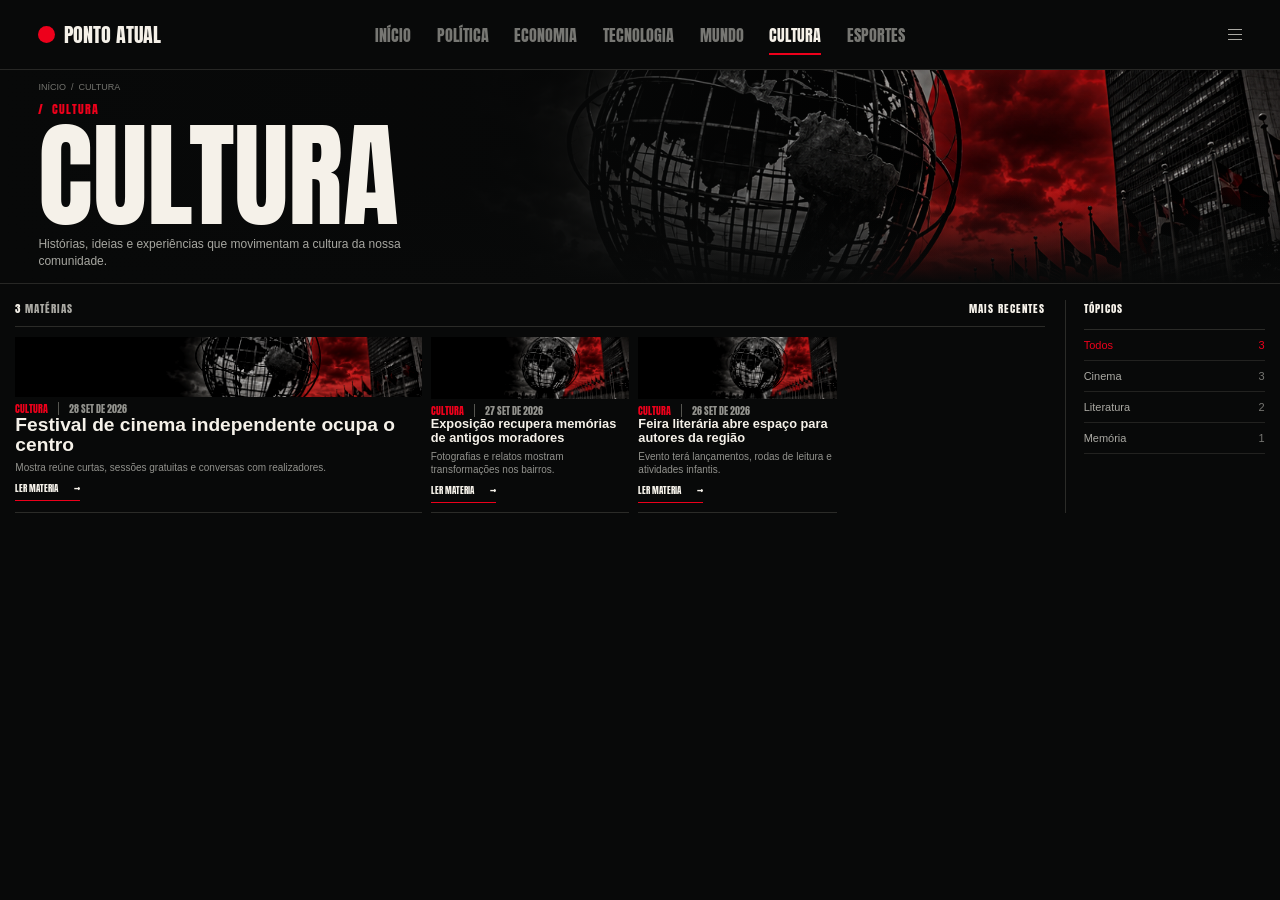
==== pages/cultura/index.html @ a9483d70 "Add pages" ====
<!doctype html>
<html lang="pt-BR"><head><meta charset="UTF-8" /><meta name="viewport" content="width=device-width, initial-scale=1.0" /><title>Cultura | Ponto Atual</title><link rel="stylesheet" href="../../styles/style.css" /><link rel="stylesheet" href="../../styles/categorias/tecnologia/style.css" /></head><body class="technology-page" data-category="Cultura"><header class="category-header"><a class="category-header__brand" href="../../index.html" aria-label="Ponto Atual, início"><span class="category-header__dot" aria-hidden="true"></span>Ponto Atual</a><nav class="category-header__nav" aria-label="Editorias"><a href="../../index.html">Início</a><a href="../politica/index.html">Política</a><a href="../economia/index.html">Economia</a><a href="../tecnologia/index.html">Tecnologia</a><a href="../mundo/index.html">Mundo</a><a class="is-active" href="../cultura/index.html" aria-current="page">Cultura</a><a href="../esportes/index.html">Esportes</a></nav><div class="category-header__tools" aria-hidden="true"><span class="category-header__menu"></span></div></header><main><section class="category-hero" aria-labelledby="category-title"><div class="category-hero__content"><p class="category-hero__breadcrumb">Início&nbsp; / &nbsp;Cultura</p><p class="category-hero__eyebrow">/ &nbsp;Cultura</p><h1 id="category-title">Cultura</h1><p class="category-hero__summary">Histórias, ideias e experiências que movimentam a cultura da nossa comunidade.</p></div><div class="category-hero__art" aria-hidden="true"></div></section><section class="category-content" aria-labelledby="articles-title"><div class="category-content__main"><div class="category-content__bar"><h2 id="articles-title"><span id="article-count">0</span> matérias</h2><span class="category-content__recent">Mais recentes</span></div><div class="category-grid" id="category-grid"></div></div><aside class="category-topics" aria-labelledby="topics-title"><h2 id="topics-title">Tópicos</h2><ul><li class="is-active"><span>Todos</span><b id="topic-total">0</b></li><li><span>Cinema</span><b>3</b></li><li><span>Literatura</span><b>2</b></li><li><span>Memória</span><b>1</b></li></ul></aside></section></main><script src="../../javascript/noticias.js"></script><script src="../../javascript/categorias.js"></script></body></html>
---- styles/style.css ----
@font-face {
  font-family: Anton;
  src: url("../assets/anton.ttf") format("truetype");
  font-weight: 400;
  font-style: normal;
  font-display: swap;
}

:root {
  color-scheme: dark;
  --paper: #f5f1e9;
  --red: #ed001b;
}
* {
  box-sizing: border-box;
}
body {
  margin: 0;
  background: #0a0a09;
  color: var(--paper);
  font-family: Arial, Helvetica, sans-serif;
}
a {
  color: inherit;
  text-decoration: none;
}

a:focus-visible {
  outline: 2px solid var(--red);
  outline-offset: 6px;
}

/* Cada seção ocupa uma tela; conteúdo excedente tem rolagem interna. */
section {
  height: 100vh;
  min-height: 0;
  max-height: 100vh;
  overflow-y: auto;
}
---- styles/categorias/tecnologia/style.css ----
@import "../style.css";
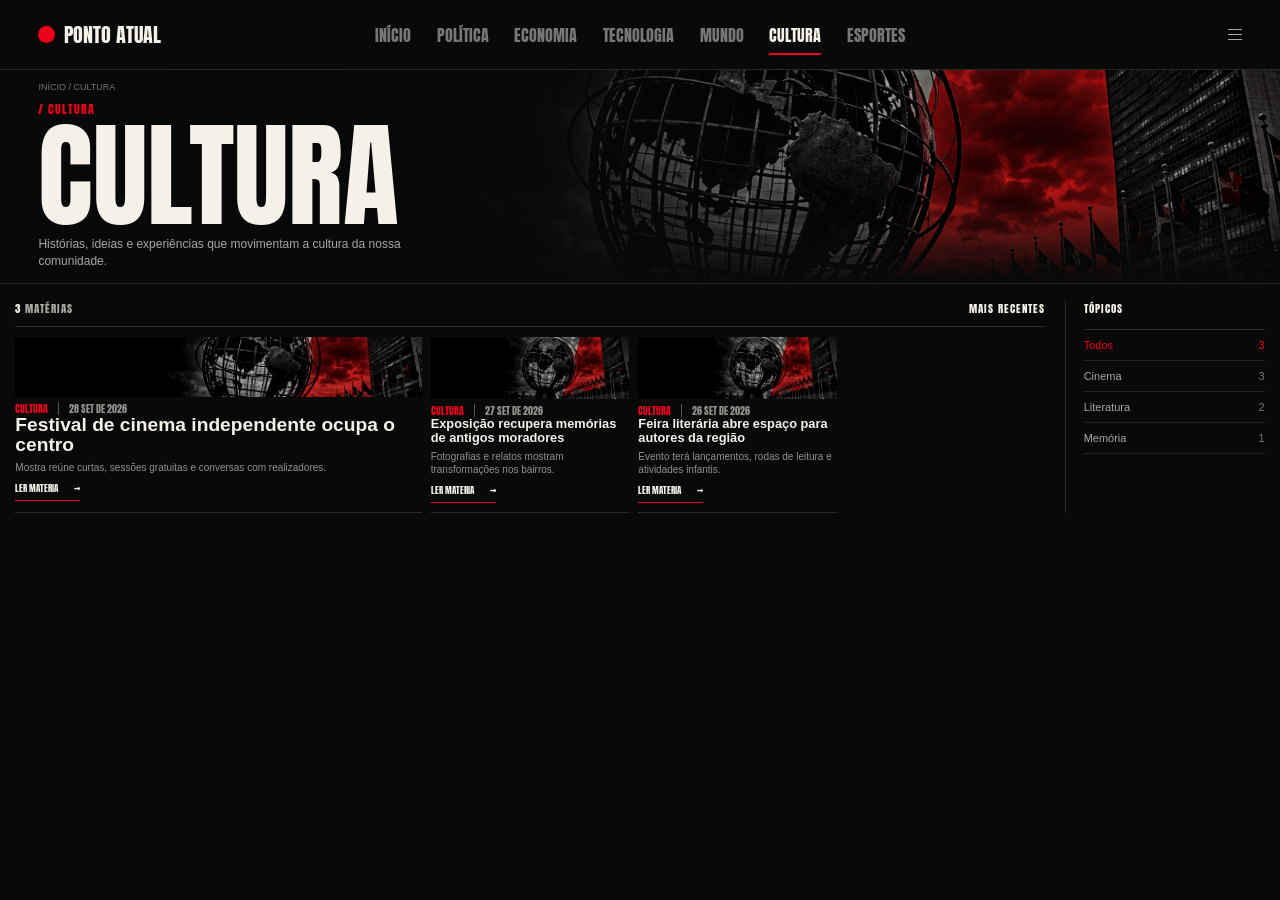
==== commit 3af611f5: "Correction in categorias" ====
--- a/pages/cultura/index.html
+++ b/pages/cultura/index.html
@@ -1,2 +1,7 @@
 <!doctype html>
-<html lang="pt-BR"><head><meta charset="UTF-8" /><meta name="viewport" content="width=device-width, initial-scale=1.0" /><title>Cultura | Ponto Atual</title><link rel="stylesheet" href="../../styles/style.css" /><link rel="stylesheet" href="../../styles/categorias/tecnologia/style.css" /></head><body class="technology-page" data-category="Cultura"><header class="category-header"><a class="category-header__brand" href="../../index.html" aria-label="Ponto Atual, início"><span class="category-header__dot" aria-hidden="true"></span>Ponto Atual</a><nav class="category-header__nav" aria-label="Editorias"><a href="../../index.html">Início</a><a href="../politica/index.html">Política</a><a href="../economia/index.html">Economia</a><a href="../tecnologia/index.html">Tecnologia</a><a href="../mundo/index.html">Mundo</a><a class="is-active" href="../cultura/index.html" aria-current="page">Cultura</a><a href="../esportes/index.html">Esportes</a></nav><div class="category-header__tools" aria-hidden="true"><span class="category-header__menu"></span></div></header><main><section class="category-hero" aria-labelledby="category-title"><div class="category-hero__content"><p class="category-hero__breadcrumb">Início&nbsp; / &nbsp;Cultura</p><p class="category-hero__eyebrow">/ &nbsp;Cultura</p><h1 id="category-title">Cultura</h1><p class="category-hero__summary">Histórias, ideias e experiências que movimentam a cultura da nossa comunidade.</p></div><div class="category-hero__art" aria-hidden="true"></div></section><section class="category-content" aria-labelledby="articles-title"><div class="category-content__main"><div class="category-content__bar"><h2 id="articles-title"><span id="article-count">0</span> matérias</h2><span class="category-content__recent">Mais recentes</span></div><div class="category-grid" id="category-grid"></div></div><aside class="category-topics" aria-labelledby="topics-title"><h2 id="topics-title">Tópicos</h2><ul><li class="is-active"><span>Todos</span><b id="topic-total">0</b></li><li><span>Cinema</span><b>3</b></li><li><span>Literatura</span><b>2</b></li><li><span>Memória</span><b>1</b></li></ul></aside></section></main><script src="../../javascript/noticias.js"></script><script src="../../javascript/categorias.js"></script></body></html>
+<html lang="pt-BR">
+<head><meta charset="UTF-8"><meta name="viewport" content="width=device-width, initial-scale=1.0"><title>Cultura | Ponto Atual</title><link rel="stylesheet" href="../../styles/style.css"><link rel="stylesheet" href="../../styles/categorias/style.css"></head>
+<body class="technology-page" data-category="Cultura">
+<header class="category-header"><a class="category-header__brand" href="../../index.html"><span class="category-header__dot"></span>Ponto Atual</a><nav class="category-header__nav"><a href="../../index.html">Início</a><a href="../politica/index.html">Política</a><a href="../economia/index.html">Economia</a><a href="../tecnologia/index.html">Tecnologia</a><a href="../mundo/index.html">Mundo</a><a class="is-active" href="index.html">Cultura</a><a href="../esportes/index.html">Esportes</a></nav><div class="category-header__tools"><span class="category-header__menu"></span></div></header>
+<main><section class="category-hero"><div class="category-hero__content"><p class="category-hero__breadcrumb">Início / Cultura</p><p class="category-hero__eyebrow">/ Cultura</p><h1 id="category-title">Cultura</h1><p class="category-hero__summary">Histórias, ideias e experiências que movimentam a cultura da nossa comunidade.</p></div><div class="category-hero__art"></div></section><section class="category-content"><div class="category-content__main"><div class="category-content__bar"><h2><span id="article-count">0</span> matérias</h2><span class="category-content__recent">Mais recentes</span></div><div class="category-grid" id="category-grid"></div></div><aside class="category-topics"><h2>Tópicos</h2><ul><li class="is-active"><span>Todos</span><b id="topic-total">0</b></li><li><span>Cinema</span><b>3</b></li><li><span>Literatura</span><b>2</b></li><li><span>Memória</span><b>1</b></li></ul></aside></section></main>
+<script src="../../javascript/noticias.js"></script><script src="../../javascript/categorias.js"></script></body></html>
--- a/styles/categorias/style.css
+++ b/styles/categorias/style.css
@@ -0,0 +1,287 @@
+.technology-page {
+  min-height: 100vh;
+  background: #080909;
+  color: var(--paper);
+}
+
+.technology-page section {
+  height: auto;
+  max-height: none;
+  overflow: visible;
+}
+
+.category-header {
+  display: flex;
+  align-items: center;
+  min-height: 70px;
+  padding: 0 3%;
+  border-bottom: 1px solid #272725;
+  background: #080909;
+}
+.category-header__brand {
+  display: inline-flex;
+  align-items: center;
+  gap: 9px;
+  min-width: 180px;
+  font: 20px Anton, Impact, sans-serif;
+  text-transform: uppercase;
+}
+.category-header__dot {
+  width: 17px;
+  height: 17px;
+  border-radius: 50%;
+  background: var(--red);
+}
+.category-header__nav {
+  display: flex;
+  justify-content: center;
+  gap: clamp(14px, 2vw, 28px);
+  flex: 1;
+}
+.category-header__nav a {
+  position: relative;
+  padding: 8px 0;
+  color: #777773;
+  font: 16px Anton, Impact, sans-serif;
+  text-transform: uppercase;
+  transition: color 180ms ease;
+}
+.category-header__nav a::after {
+  content: "";
+  position: absolute;
+  right: 0;
+  bottom: 0;
+  left: 0;
+  height: 2px;
+  background: var(--red);
+  opacity: 0;
+  transition: opacity 180ms ease;
+}
+.category-header__nav a:hover,
+.category-header__nav a:focus-visible {
+  color: var(--paper);
+}
+.category-header__nav a.is-active {
+  color: var(--paper);
+}
+.category-header__nav a:hover::after,
+.category-header__nav a:focus-visible::after {
+  opacity: 1;
+}
+.category-header__nav a.is-active::after {
+  opacity: 1;
+}
+.category-header__tools {
+  display: flex;
+  align-items: center;
+  justify-content: flex-end;
+  gap: 20px;
+  min-width: 180px;
+}
+.category-header__menu,
+.category-header__menu::before,
+.category-header__menu::after {
+  display: block;
+  width: 14px;
+  height: 1px;
+  background: #aaa9a3;
+}
+.category-header__menu {
+  position: relative;
+}
+.category-header__menu::before,
+.category-header__menu::after {
+  content: "";
+  position: absolute;
+  left: 0;
+}
+.category-header__menu::before { top: -5px; }
+.category-header__menu::after { top: 5px; }
+
+.category-hero {
+  position: relative;
+  height: 220px;
+  min-height: 0;
+  overflow: hidden;
+  isolation: isolate;
+  border-bottom: 1px solid #272725;
+}
+.category-hero::after {
+  content: "";
+  position: absolute;
+  inset: 0;
+  z-index: -1;
+  background: linear-gradient(90deg, #080909 0%, rgba(8, 9, 9, 0.86) 40%, rgba(8, 9, 9, 0.1) 74%), linear-gradient(0deg, #080909 0%, transparent 44%);
+}
+.category-hero__art {
+  position: absolute;
+  inset: 0;
+  z-index: -2;
+  background: url("../../assets/images/tecnologia.png") center / cover no-repeat;
+  filter: brightness(0.85) contrast(1.05);
+}
+.category-hero__content {
+  position: relative;
+  z-index: 1;
+  max-width: 550px;
+  padding: 12px 3% 14px;
+}
+.category-hero__breadcrumb {
+  margin: 0 0 8px;
+  color: #73736e;
+  font: 9px Arial, sans-serif;
+  text-transform: uppercase;
+}
+.category-hero__eyebrow {
+  margin: 0 0 3px;
+  color: var(--red);
+  font: 12px Anton, Impact, sans-serif;
+  letter-spacing: 1px;
+  text-transform: uppercase;
+}
+.category-hero h1 {
+  margin: 0;
+  font: 400 clamp(62px, 9vw, 118px)/0.95 Anton, Impact, sans-serif;
+  text-transform: uppercase;
+}
+.category-hero__summary {
+  max-width: 390px;
+  margin: 6px 0 0;
+  color: #a7a7a1;
+  font-size: 12px;
+  line-height: 1.35;
+}
+
+.category-content {
+  display: grid;
+  grid-template-columns: minmax(0, 1fr) 200px;
+  gap: 20px;
+  max-width: 1600px;
+  margin: 0 auto;
+  padding: 16px 1.2% 40px;
+}
+.category-content__bar {
+  display: flex;
+  justify-content: space-between;
+  align-items: center;
+  margin-bottom: 10px;
+  border-bottom: 1px solid #2b2b28;
+  padding-bottom: 9px;
+}
+.category-content__bar h2,
+.category-content__recent,
+.category-topics h2 {
+  margin: 0;
+  font: 11px Anton, Impact, sans-serif;
+  letter-spacing: 1px;
+  text-transform: uppercase;
+}
+.category-content__bar h2 { color: #aaa9a3; }
+.category-content__bar h2 span { color: var(--paper); }
+.category-content__recent { color: var(--paper); }
+.category-grid {
+  display: grid;
+  grid-template-columns: repeat(5, minmax(0, 1fr));
+  gap: 11px 9px;
+}
+.category-card {
+  min-width: 0;
+  border-bottom: 1px solid #2b2b28;
+  padding-bottom: 9px;
+}
+.category-card:first-child { grid-column: span 2; }
+.category-card__image {
+  display: block;
+  width: 100%;
+  aspect-ratio: 3.2;
+  object-fit: cover;
+  filter: saturate(0.8) contrast(1.1);
+}
+.category-card:first-child .category-card__image { aspect-ratio: 6.8; }
+.category-card__meta {
+  display: flex;
+  gap: 10px;
+  margin: 6px 0 4px;
+  color: #777773;
+  font: 9px Anton, Impact, sans-serif;
+  text-transform: uppercase;
+}
+.category-card__meta span { color: var(--red); }
+.category-card__meta time { border-left: 1px solid #555550; padding-left: 10px; }
+.category-card h3 {
+  margin: 0;
+  font-size: clamp(12px, 1vw, 16px);
+  line-height: 1.08;
+}
+.category-card:first-child h3 { font-size: clamp(16px, 1.5vw, 22px); }
+.category-card p {
+  margin: 5px 0 0;
+  color: #92928d;
+  font-size: 10px;
+  line-height: 1.3;
+}
+.category-card__link {
+  display: inline-flex;
+  gap: 16px;
+  margin-top: 7px;
+  border-bottom: 1px solid var(--red);
+  padding-bottom: 5px;
+  color: var(--paper);
+  font: 9px Anton, Impact, sans-serif;
+  text-transform: uppercase;
+  transition: color 180ms ease, border-color 180ms ease;
+}
+.category-card__link:hover {
+  color: var(--red);
+  border-color: var(--paper);
+}
+.category-card__link > span {
+  display: inline-block;
+  transition: transform 180ms ease;
+}
+.category-card__link:hover > span {
+  transform: translateX(5px);
+}
+.category-topics {
+  border-left: 1px solid #2b2b28;
+  padding-left: 18px;
+}
+.category-topics h2 {
+  padding-bottom: 12px;
+  border-bottom: 1px solid #2b2b28;
+}
+.category-topics ul { list-style: none; margin: 0; padding: 0; }
+.category-topics li {
+  display: flex;
+  justify-content: space-between;
+  gap: 8px;
+  padding: 9px 0;
+  border-bottom: 1px solid #222220;
+  color: #aaa9a3;
+  font-size: 11px;
+}
+.category-topics li b { color: #777773; font-weight: 400; }
+.category-topics li.is-active,
+.category-topics li.is-active b { color: var(--red); }
+
+@media (max-width: 800px) {
+  .category-header__brand { min-width: auto; }
+  .category-header__nav { display: none; }
+  .category-header__tools { min-width: auto; margin-left: auto; }
+  .category-hero {
+    height: 280px;
+    min-height: 0;
+  }
+  .category-hero__art { inset: 0; opacity: 0.5; }
+  .category-hero__content { padding: 16px 6% 18px; }
+  .category-content { grid-template-columns: 1fr; padding: 16px 6% 32px; }
+  .category-topics { border-top: 1px solid #2b2b28; border-left: 0; padding: 18px 0 0; }
+  .category-grid { grid-template-columns: repeat(3, minmax(0, 1fr)); }
+  .category-card:first-child { grid-column: span 2; }
+}
+@media (max-width: 560px) {
+  .category-grid { grid-template-columns: 1fr 1fr; gap: 16px 10px; }
+  .category-card:first-child { grid-column: 1 / -1; grid-row: auto; }
+  .category-card:first-child .category-card__image { aspect-ratio: 1.7; }
+  .category-card p { display: none; }
+}
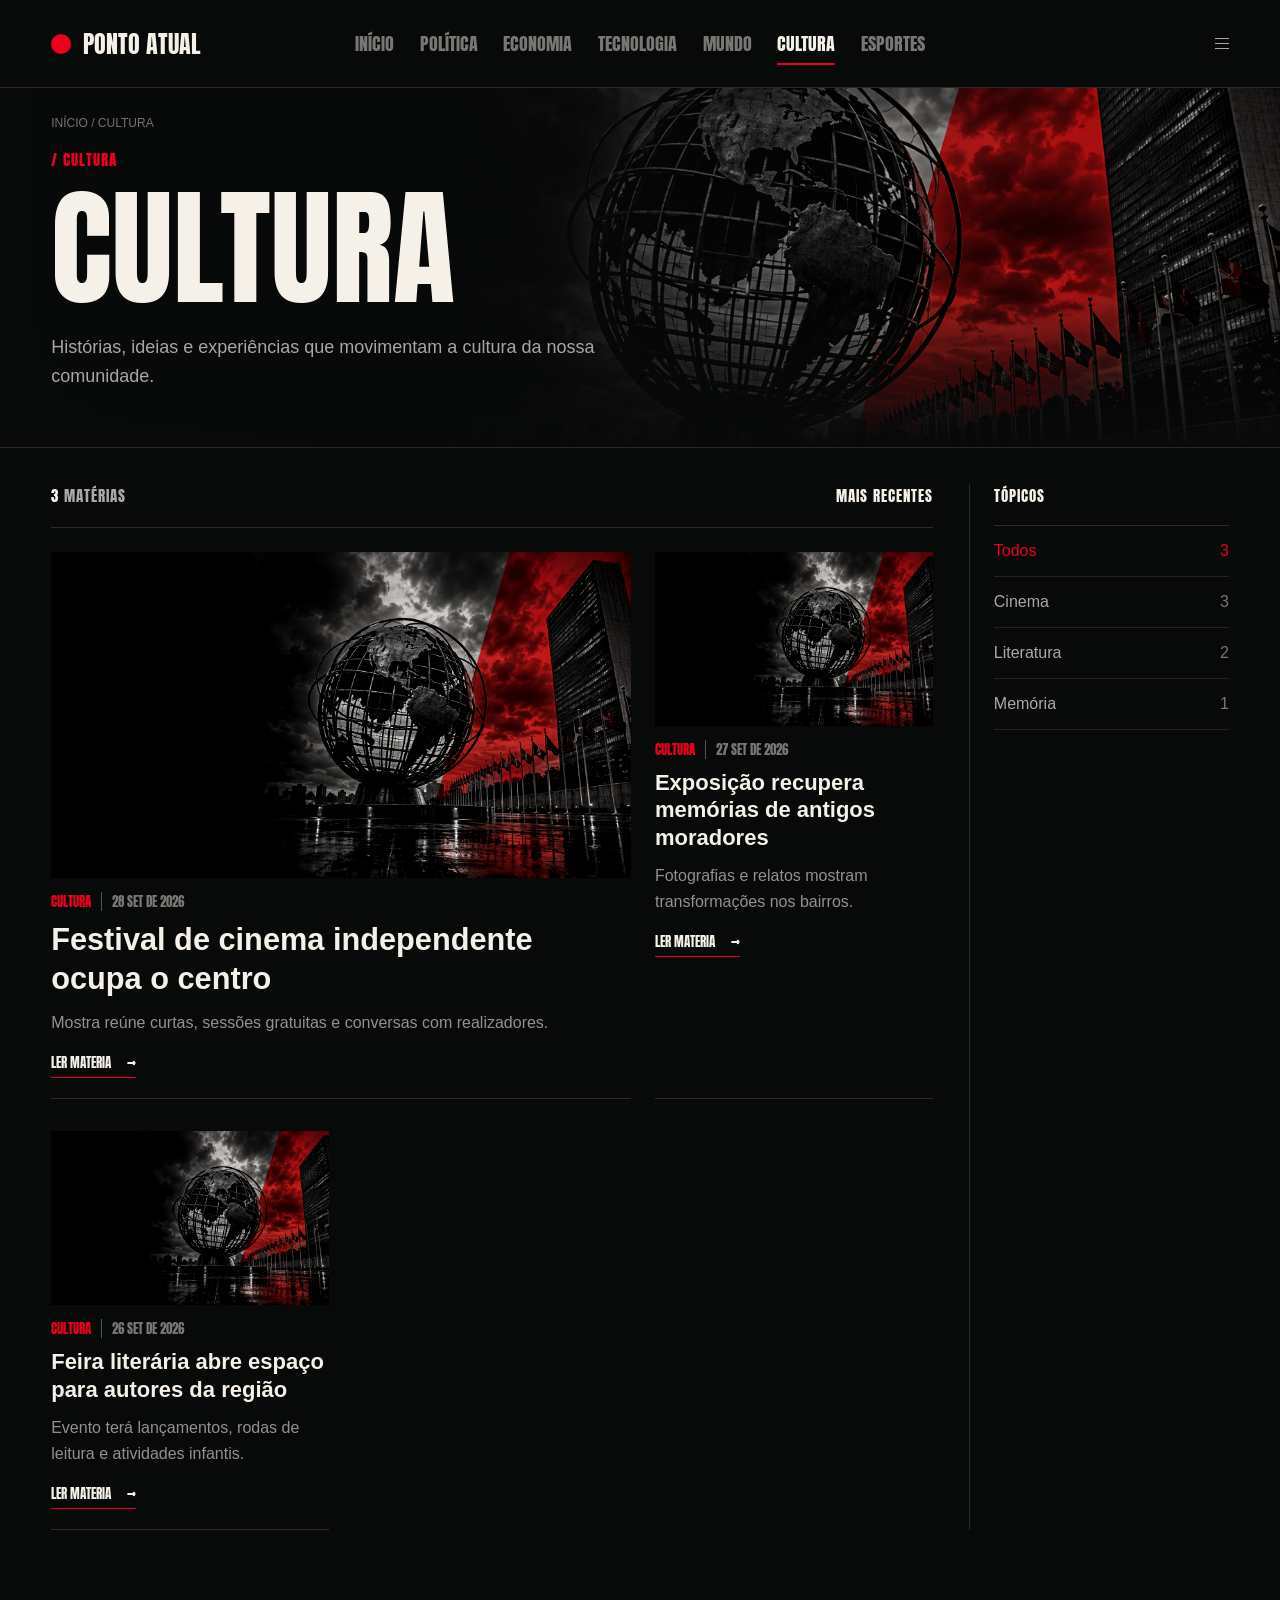
==== commit 7d96c5e9: "style: adjust scale of category pages" ====
--- a/pages/cultura/index.html
+++ b/pages/cultura/index.html
@@ -1,7 +1,65 @@
 <!doctype html>
 <html lang="pt-BR">
-<head><meta charset="UTF-8"><meta name="viewport" content="width=device-width, initial-scale=1.0"><title>Cultura | Ponto Atual</title><link rel="stylesheet" href="../../styles/style.css"><link rel="stylesheet" href="../../styles/categorias/style.css"></head>
-<body class="technology-page" data-category="Cultura">
-<header class="category-header"><a class="category-header__brand" href="../../index.html"><span class="category-header__dot"></span>Ponto Atual</a><nav class="category-header__nav"><a href="../../index.html">Início</a><a href="../politica/index.html">Política</a><a href="../economia/index.html">Economia</a><a href="../tecnologia/index.html">Tecnologia</a><a href="../mundo/index.html">Mundo</a><a class="is-active" href="index.html">Cultura</a><a href="../esportes/index.html">Esportes</a></nav><div class="category-header__tools"><span class="category-header__menu"></span></div></header>
-<main><section class="category-hero"><div class="category-hero__content"><p class="category-hero__breadcrumb">Início / Cultura</p><p class="category-hero__eyebrow">/ Cultura</p><h1 id="category-title">Cultura</h1><p class="category-hero__summary">Histórias, ideias e experiências que movimentam a cultura da nossa comunidade.</p></div><div class="category-hero__art"></div></section><section class="category-content"><div class="category-content__main"><div class="category-content__bar"><h2><span id="article-count">0</span> matérias</h2><span class="category-content__recent">Mais recentes</span></div><div class="category-grid" id="category-grid"></div></div><aside class="category-topics"><h2>Tópicos</h2><ul><li class="is-active"><span>Todos</span><b id="topic-total">0</b></li><li><span>Cinema</span><b>3</b></li><li><span>Literatura</span><b>2</b></li><li><span>Memória</span><b>1</b></li></ul></aside></section></main>
-<script src="../../javascript/noticias.js"></script><script src="../../javascript/categorias.js"></script></body></html>
+  <head>
+    <meta charset="UTF-8" />
+    <meta name="viewport" content="width=device-width, initial-scale=1.0" />
+    <title>Cultura | Ponto Atual</title>
+    <link rel="stylesheet" href="../../styles/style.css" />
+    <link rel="stylesheet" href="../../styles/categorias/style.css" />
+  </head>
+  <body class="technology-page" data-category="Cultura">
+    <header class="category-header">
+      <a class="category-header__brand" href="../../index.html"
+        ><span class="category-header__dot"></span>Ponto Atual</a
+      >
+      <nav class="category-header__nav">
+        <a href="../../index.html">Início</a
+        ><a href="../politica/index.html">Política</a
+        ><a href="../economia/index.html">Economia</a
+        ><a href="../tecnologia/index.html">Tecnologia</a
+        ><a href="../mundo/index.html">Mundo</a
+        ><a class="is-active" href="index.html">Cultura</a
+        ><a href="../esportes/index.html">Esportes</a>
+      </nav>
+      <div class="category-header__tools">
+        <span class="category-header__menu"></span>
+      </div>
+    </header>
+    <main>
+      <section class="category-hero">
+        <div class="category-hero__content">
+          <p class="category-hero__breadcrumb">Início / Cultura</p>
+          <p class="category-hero__eyebrow">/ Cultura</p>
+          <h1 id="category-title">Cultura</h1>
+          <p class="category-hero__summary">
+            Histórias, ideias e experiências que movimentam a cultura da nossa
+            comunidade.
+          </p>
+        </div>
+        <div class="category-hero__art"></div>
+      </section>
+      <section class="category-content">
+        <div class="category-content__main">
+          <div class="category-content__bar">
+            <h2><span id="article-count">0</span> matérias</h2>
+            <span class="category-content__recent">Mais recentes</span>
+          </div>
+          <div class="category-grid" id="category-grid"></div>
+        </div>
+        <aside class="category-topics">
+          <h2>Tópicos</h2>
+          <ul>
+            <li class="is-active">
+              <span>Todos</span><b id="topic-total">0</b>
+            </li>
+            <li><span>Cinema</span><b>3</b></li>
+            <li><span>Literatura</span><b>2</b></li>
+            <li><span>Memória</span><b>1</b></li>
+          </ul>
+        </aside>
+      </section>
+    </main>
+    <script src="../../javascript/noticias.js"></script>
+    <script src="../../javascript/categorias.js"></script>
+  </body>
+</html>
--- a/styles/categorias/style.css
+++ b/styles/categorias/style.css
@@ -13,22 +13,25 @@
 .category-header {
   display: flex;
   align-items: center;
-  min-height: 70px;
-  padding: 0 3%;
+  min-height: 88px;
+  padding: 16px 4%;
   border-bottom: 1px solid #272725;
   background: #080909;
 }
 .category-header__brand {
   display: inline-flex;
   align-items: center;
-  gap: 9px;
-  min-width: 180px;
-  font: 20px Anton, Impact, sans-serif;
+  gap: 12px;
+  min-width: 200px;
+  font:
+    24px Anton,
+    Impact,
+    sans-serif;
   text-transform: uppercase;
 }
 .category-header__dot {
-  width: 17px;
-  height: 17px;
+  width: 20px;
+  height: 20px;
   border-radius: 50%;
   background: var(--red);
 }
@@ -42,7 +45,10 @@
   position: relative;
   padding: 8px 0;
   color: #777773;
-  font: 16px Anton, Impact, sans-serif;
+  font:
+    18px Anton,
+    Impact,
+    sans-serif;
   text-transform: uppercase;
   transition: color 180ms ease;
 }
@@ -76,7 +82,7 @@
   align-items: center;
   justify-content: flex-end;
   gap: 20px;
-  min-width: 180px;
+  min-width: 200px;
 }
 .category-header__menu,
 .category-header__menu::before,
@@ -95,13 +101,17 @@
   position: absolute;
   left: 0;
 }
-.category-header__menu::before { top: -5px; }
-.category-header__menu::after { top: 5px; }
-
-.category-hero {
+.category-header__menu::before {
+  top: -5px;
+}
+.category-header__menu::after {
+  top: 5px;
+}
+
+.technology-page .category-hero {
   position: relative;
-  height: 220px;
-  min-height: 0;
+  height: auto;
+  min-height: 360px;
   overflow: hidden;
   isolation: isolate;
   border-bottom: 1px solid #272725;
@@ -111,7 +121,14 @@
   position: absolute;
   inset: 0;
   z-index: -1;
-  background: linear-gradient(90deg, #080909 0%, rgba(8, 9, 9, 0.86) 40%, rgba(8, 9, 9, 0.1) 74%), linear-gradient(0deg, #080909 0%, transparent 44%);
+  background:
+    linear-gradient(
+      90deg,
+      #080909 0%,
+      rgba(8, 9, 9, 0.86) 40%,
+      rgba(8, 9, 9, 0.1) 74%
+    ),
+    linear-gradient(0deg, #080909 0%, transparent 44%);
 }
 .category-hero__art {
   position: absolute;
@@ -123,113 +140,152 @@
 .category-hero__content {
   position: relative;
   z-index: 1;
-  max-width: 550px;
-  padding: 12px 3% 14px;
+  max-width: 1000px;
+  padding: 28px 4% 40px;
 }
 .category-hero__breadcrumb {
-  margin: 0 0 8px;
+  margin: 0 0 18px;
   color: #73736e;
-  font: 9px Arial, sans-serif;
+  font:
+    12px Arial,
+    sans-serif;
   text-transform: uppercase;
 }
 .category-hero__eyebrow {
-  margin: 0 0 3px;
+  margin: 0 0 10px;
   color: var(--red);
-  font: 12px Anton, Impact, sans-serif;
+  font:
+    15px Anton,
+    Impact,
+    sans-serif;
   letter-spacing: 1px;
   text-transform: uppercase;
 }
 .category-hero h1 {
   margin: 0;
-  font: 400 clamp(62px, 9vw, 118px)/0.95 Anton, Impact, sans-serif;
+  font:
+    400 clamp(64px, 10vw, 144px)/1.05 Anton,
+    Impact,
+    sans-serif;
   text-transform: uppercase;
 }
 .category-hero__summary {
-  max-width: 390px;
-  margin: 6px 0 0;
+  max-width: 580px;
+  margin: 18px 0 0;
   color: #a7a7a1;
-  font-size: 12px;
-  line-height: 1.35;
+  font-size: 18px;
+  line-height: 1.6;
 }
 
 .category-content {
   display: grid;
-  grid-template-columns: minmax(0, 1fr) 200px;
-  gap: 20px;
-  max-width: 1600px;
+  grid-template-columns: minmax(0, 1fr) 260px;
+  gap: 36px;
+  max-width: 1800px;
   margin: 0 auto;
-  padding: 16px 1.2% 40px;
+  padding: 36px 4% 72px;
 }
 .category-content__bar {
   display: flex;
   justify-content: space-between;
   align-items: center;
-  margin-bottom: 10px;
+  gap: 16px;
+  flex-wrap: wrap;
+  margin-bottom: 24px;
   border-bottom: 1px solid #2b2b28;
-  padding-bottom: 9px;
+  padding-bottom: 20px;
 }
 .category-content__bar h2,
 .category-content__recent,
 .category-topics h2 {
   margin: 0;
-  font: 11px Anton, Impact, sans-serif;
+  font:
+    15px Anton,
+    Impact,
+    sans-serif;
   letter-spacing: 1px;
   text-transform: uppercase;
 }
-.category-content__bar h2 { color: #aaa9a3; }
-.category-content__bar h2 span { color: var(--paper); }
-.category-content__recent { color: var(--paper); }
+.category-content__bar h2 {
+  color: #aaa9a3;
+}
+.category-content__bar h2 span {
+  color: var(--paper);
+}
+.category-content__recent {
+  color: var(--paper);
+}
 .category-grid {
   display: grid;
-  grid-template-columns: repeat(5, minmax(0, 1fr));
-  gap: 11px 9px;
+  grid-template-columns: repeat(3, minmax(0, 1fr));
+  gap: 32px 24px;
 }
 .category-card {
   min-width: 0;
   border-bottom: 1px solid #2b2b28;
-  padding-bottom: 9px;
-}
-.category-card:first-child { grid-column: span 2; }
+  padding-bottom: 20px;
+}
+.category-card:first-child {
+  grid-column: span 2;
+}
 .category-card__image {
   display: block;
   width: 100%;
-  aspect-ratio: 3.2;
+  aspect-ratio: 16 / 10;
   object-fit: cover;
   filter: saturate(0.8) contrast(1.1);
 }
-.category-card:first-child .category-card__image { aspect-ratio: 6.8; }
+.category-card:first-child .category-card__image {
+  aspect-ratio: 16 / 9;
+}
 .category-card__meta {
   display: flex;
   gap: 10px;
-  margin: 6px 0 4px;
+  flex-wrap: wrap;
+  margin: 14px 0 10px;
   color: #777773;
-  font: 9px Anton, Impact, sans-serif;
-  text-transform: uppercase;
-}
-.category-card__meta span { color: var(--red); }
-.category-card__meta time { border-left: 1px solid #555550; padding-left: 10px; }
+  font:
+    13px Anton,
+    Impact,
+    sans-serif;
+  text-transform: uppercase;
+}
+.category-card__meta span {
+  color: var(--red);
+}
+.category-card__meta time {
+  border-left: 1px solid #555550;
+  padding-left: 10px;
+}
 .category-card h3 {
   margin: 0;
-  font-size: clamp(12px, 1vw, 16px);
-  line-height: 1.08;
-}
-.category-card:first-child h3 { font-size: clamp(16px, 1.5vw, 22px); }
-.category-card p {
-  margin: 5px 0 0;
+  font-size: clamp(22px, 1.7vw, 28px);
+  line-height: 1.25;
+}
+.category-card:first-child h3 {
+  font-size: clamp(28px, 2.4vw, 40px);
+}
+.category-card > p:not(.category-card__meta) {
+  margin: 12px 0 0;
   color: #92928d;
-  font-size: 10px;
-  line-height: 1.3;
+  font-size: 16px;
+  line-height: 1.6;
 }
 .category-card__link {
   display: inline-flex;
   gap: 16px;
-  margin-top: 7px;
+  margin-top: 18px;
   border-bottom: 1px solid var(--red);
   padding-bottom: 5px;
   color: var(--paper);
-  font: 9px Anton, Impact, sans-serif;
-  text-transform: uppercase;
-  transition: color 180ms ease, border-color 180ms ease;
+  font:
+    13px Anton,
+    Impact,
+    sans-serif;
+  text-transform: uppercase;
+  transition:
+    color 180ms ease,
+    border-color 180ms ease;
 }
 .category-card__link:hover {
   color: var(--red);
@@ -244,44 +300,121 @@
 }
 .category-topics {
   border-left: 1px solid #2b2b28;
-  padding-left: 18px;
+  padding-left: 24px;
 }
 .category-topics h2 {
-  padding-bottom: 12px;
+  padding-bottom: 18px;
   border-bottom: 1px solid #2b2b28;
 }
-.category-topics ul { list-style: none; margin: 0; padding: 0; }
+.category-topics ul {
+  list-style: none;
+  margin: 0;
+  padding: 0;
+}
 .category-topics li {
   display: flex;
   justify-content: space-between;
   gap: 8px;
-  padding: 9px 0;
+  padding: 16px 0;
   border-bottom: 1px solid #222220;
   color: #aaa9a3;
-  font-size: 11px;
-}
-.category-topics li b { color: #777773; font-weight: 400; }
+  font-size: 16px;
+}
+.category-topics li b {
+  color: #777773;
+  font-weight: 400;
+}
 .category-topics li.is-active,
-.category-topics li.is-active b { color: var(--red); }
+.category-topics li.is-active b {
+  color: var(--red);
+}
+
+.category-content__main {
+  min-width: 0;
+}
+.category-card h3,
+.category-hero h1 {
+  overflow-wrap: anywhere;
+}
+
+@media (max-width: 1200px) {
+  .category-header {
+    flex-wrap: wrap;
+    gap: 20px;
+  }
+  .category-header__nav {
+    order: 3;
+    flex-basis: 100%;
+    flex-wrap: wrap;
+  }
+  .category-header__tools {
+    min-width: auto;
+    margin-left: auto;
+  }
+  .category-content {
+    grid-template-columns: minmax(0, 1fr) 220px;
+    gap: 28px;
+  }
+  .category-grid {
+    grid-template-columns: repeat(2, minmax(0, 1fr));
+  }
+}
 
 @media (max-width: 800px) {
-  .category-header__brand { min-width: auto; }
-  .category-header__nav { display: none; }
-  .category-header__tools { min-width: auto; margin-left: auto; }
-  .category-hero {
-    height: 280px;
-    min-height: 0;
-  }
-  .category-hero__art { inset: 0; opacity: 0.5; }
-  .category-hero__content { padding: 16px 6% 18px; }
-  .category-content { grid-template-columns: 1fr; padding: 16px 6% 32px; }
-  .category-topics { border-top: 1px solid #2b2b28; border-left: 0; padding: 18px 0 0; }
-  .category-grid { grid-template-columns: repeat(3, minmax(0, 1fr)); }
-  .category-card:first-child { grid-column: span 2; }
-}
+  .category-header__brand {
+    min-width: auto;
+  }
+  .category-header__nav {
+    gap: 12px 20px;
+  }
+  .category-header__nav a {
+    font-size: 16px;
+  }
+  .technology-page .category-hero {
+    min-height: 320px;
+  }
+  .category-hero__art {
+    opacity: 0.5;
+  }
+  .category-hero__content {
+    padding: 28px 6% 36px;
+  }
+  .category-hero h1 {
+    font-size: clamp(48px, 11vw, 88px);
+  }
+  .category-content {
+    grid-template-columns: minmax(0, 1fr);
+    padding: 28px 6% 48px;
+  }
+  .category-topics {
+    border-top: 1px solid #2b2b28;
+    border-left: 0;
+    padding: 24px 0 0;
+  }
+}
+
 @media (max-width: 560px) {
-  .category-grid { grid-template-columns: 1fr 1fr; gap: 16px 10px; }
-  .category-card:first-child { grid-column: 1 / -1; grid-row: auto; }
-  .category-card:first-child .category-card__image { aspect-ratio: 1.7; }
-  .category-card p { display: none; }
-}
+  .category-header {
+    padding: 20px 6%;
+  }
+  .category-hero__summary {
+    font-size: 16px;
+  }
+  .category-grid {
+    grid-template-columns: minmax(0, 1fr);
+    gap: 32px;
+  }
+  .category-card:first-child {
+    grid-column: auto;
+  }
+  .category-card__image,
+  .category-card:first-child .category-card__image {
+    aspect-ratio: 16 / 10;
+  }
+  .category-card h3 {
+    font-size: 24px;
+  }
+  .category-card:first-child h3 {
+    font-size: 28px;
+  }
+}
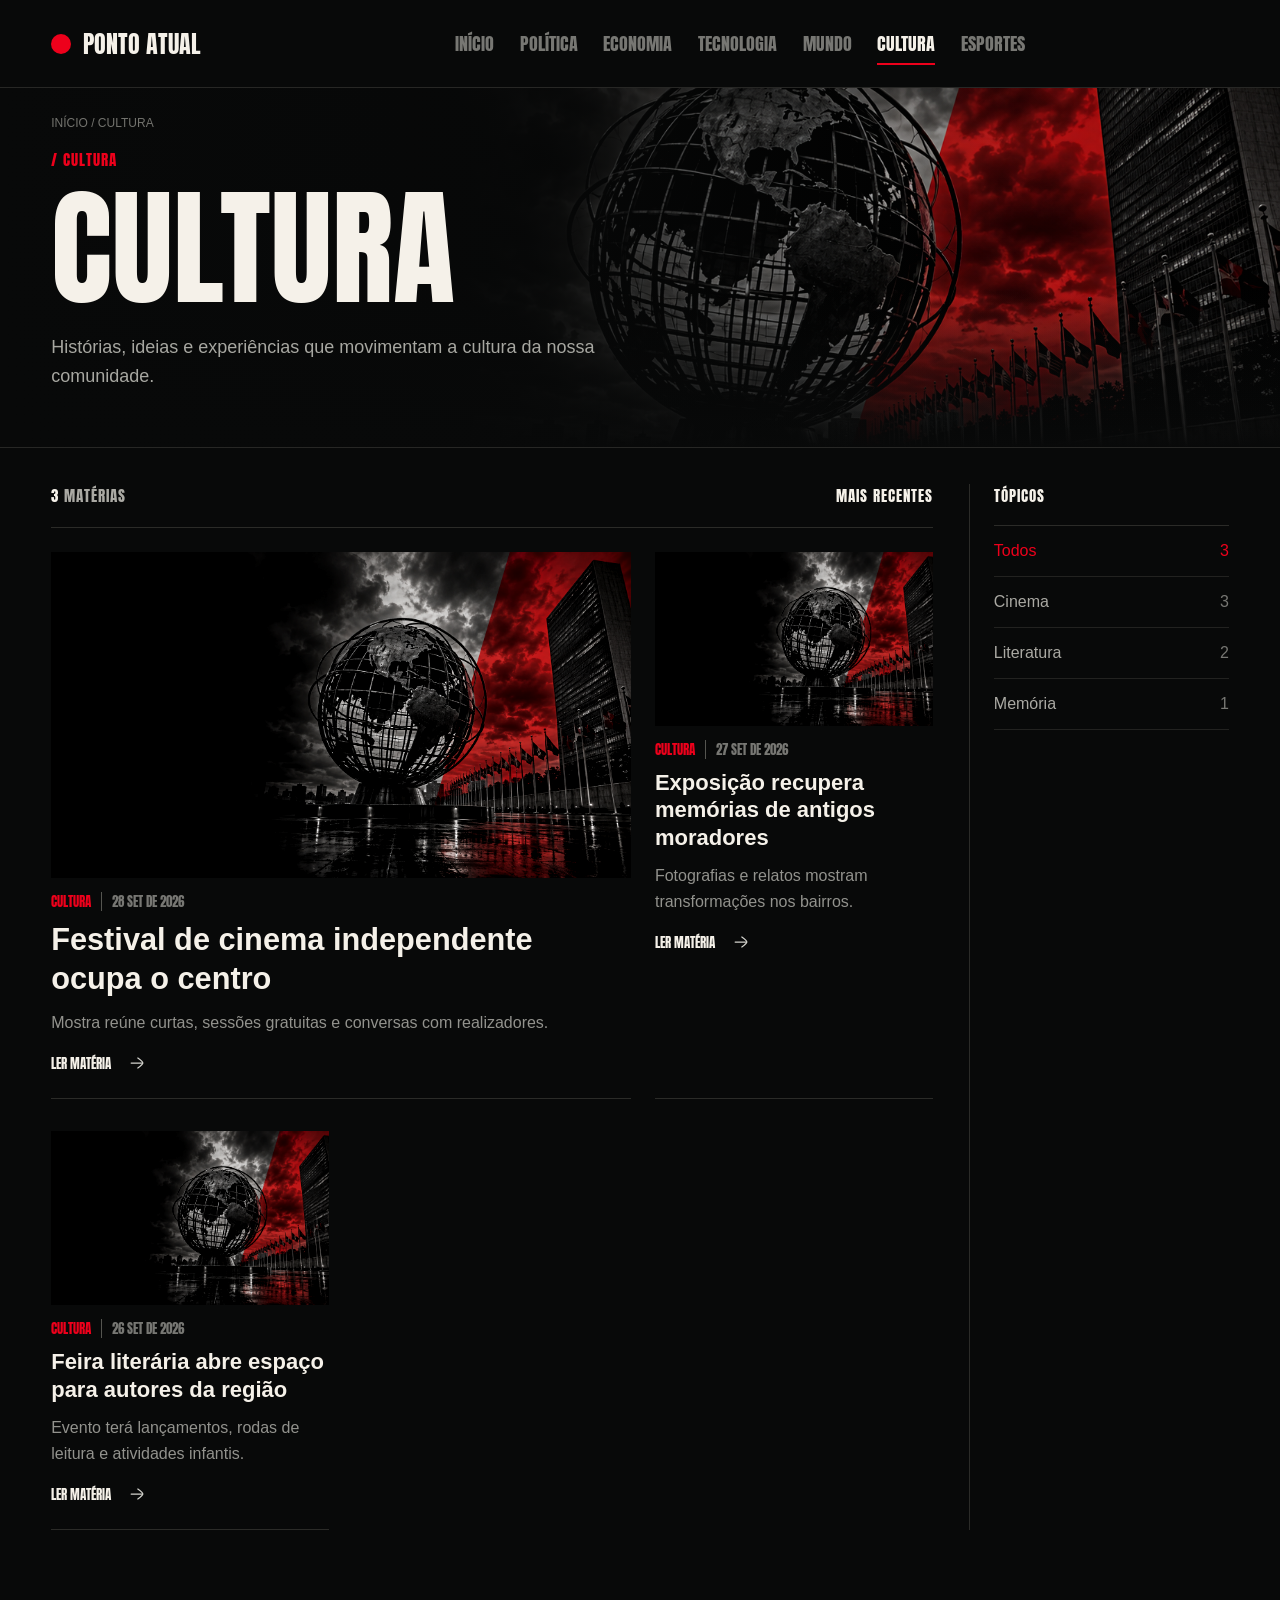
==== commit a25e34ce: "feat: add carousel in hero section and news id" ====
--- a/pages/cultura/index.html
+++ b/pages/cultura/index.html
@@ -21,9 +21,6 @@
         ><a class="is-active" href="index.html">Cultura</a
         ><a href="../esportes/index.html">Esportes</a>
       </nav>
-      <div class="category-header__tools">
-        <span class="category-header__menu"></span>
-      </div>
     </header>
     <main>
       <section class="category-hero">
--- a/styles/style.css
+++ b/styles/style.css
@@ -30,6 +30,19 @@
   outline-offset: 6px;
 }
 
+.icon-arrow {
+  display: inline-block;
+  flex: 0 0 auto;
+  width: 1.45em;
+  height: 1.45em;
+  object-fit: contain;
+  vertical-align: middle;
+}
+
+.icon-arrow--up {
+  transform: rotate(-90deg);
+}
+
 /* Cada seção ocupa uma tela; conteúdo excedente tem rolagem interna. */
 section {
   height: 100vh;
--- a/styles/categorias/style.css
+++ b/styles/categorias/style.css
@@ -221,9 +221,19 @@
   gap: 32px 24px;
 }
 .category-card {
+  display: block;
   min-width: 0;
   border-bottom: 1px solid #2b2b28;
   padding-bottom: 20px;
+  color: inherit;
+  transition:
+    border-color 180ms ease,
+    transform 180ms ease;
+}
+.category-card:hover,
+.category-card:focus-visible {
+  border-color: var(--red);
+  transform: translateY(-3px);
 }
 .category-card:first-child {
   grid-column: span 2;
@@ -273,9 +283,9 @@
 }
 .category-card__link {
   display: inline-flex;
+  align-items: center;
   gap: 16px;
   margin-top: 18px;
-  border-bottom: 1px solid var(--red);
   padding-bottom: 5px;
   color: var(--paper);
   font:
@@ -283,19 +293,21 @@
     Impact,
     sans-serif;
   text-transform: uppercase;
-  transition:
-    color 180ms ease,
-    border-color 180ms ease;
-}
-.category-card__link:hover {
+  transition: color 180ms ease;
+}
+.category-card:hover .category-card__link,
+.category-card:focus-visible .category-card__link {
   color: var(--red);
-  border-color: var(--paper);
-}
-.category-card__link > span {
-  display: inline-block;
+}
+.category-card__link > .icon-arrow {
+  display: block;
+  width: 20px;
+  height: 20px;
+  object-fit: contain;
   transition: transform 180ms ease;
 }
-.category-card__link:hover > span {
+.category-card:hover .category-card__link > .icon-arrow,
+.category-card:focus-visible .category-card__link > .icon-arrow {
   transform: translateX(5px);
 }
 .category-topics {
